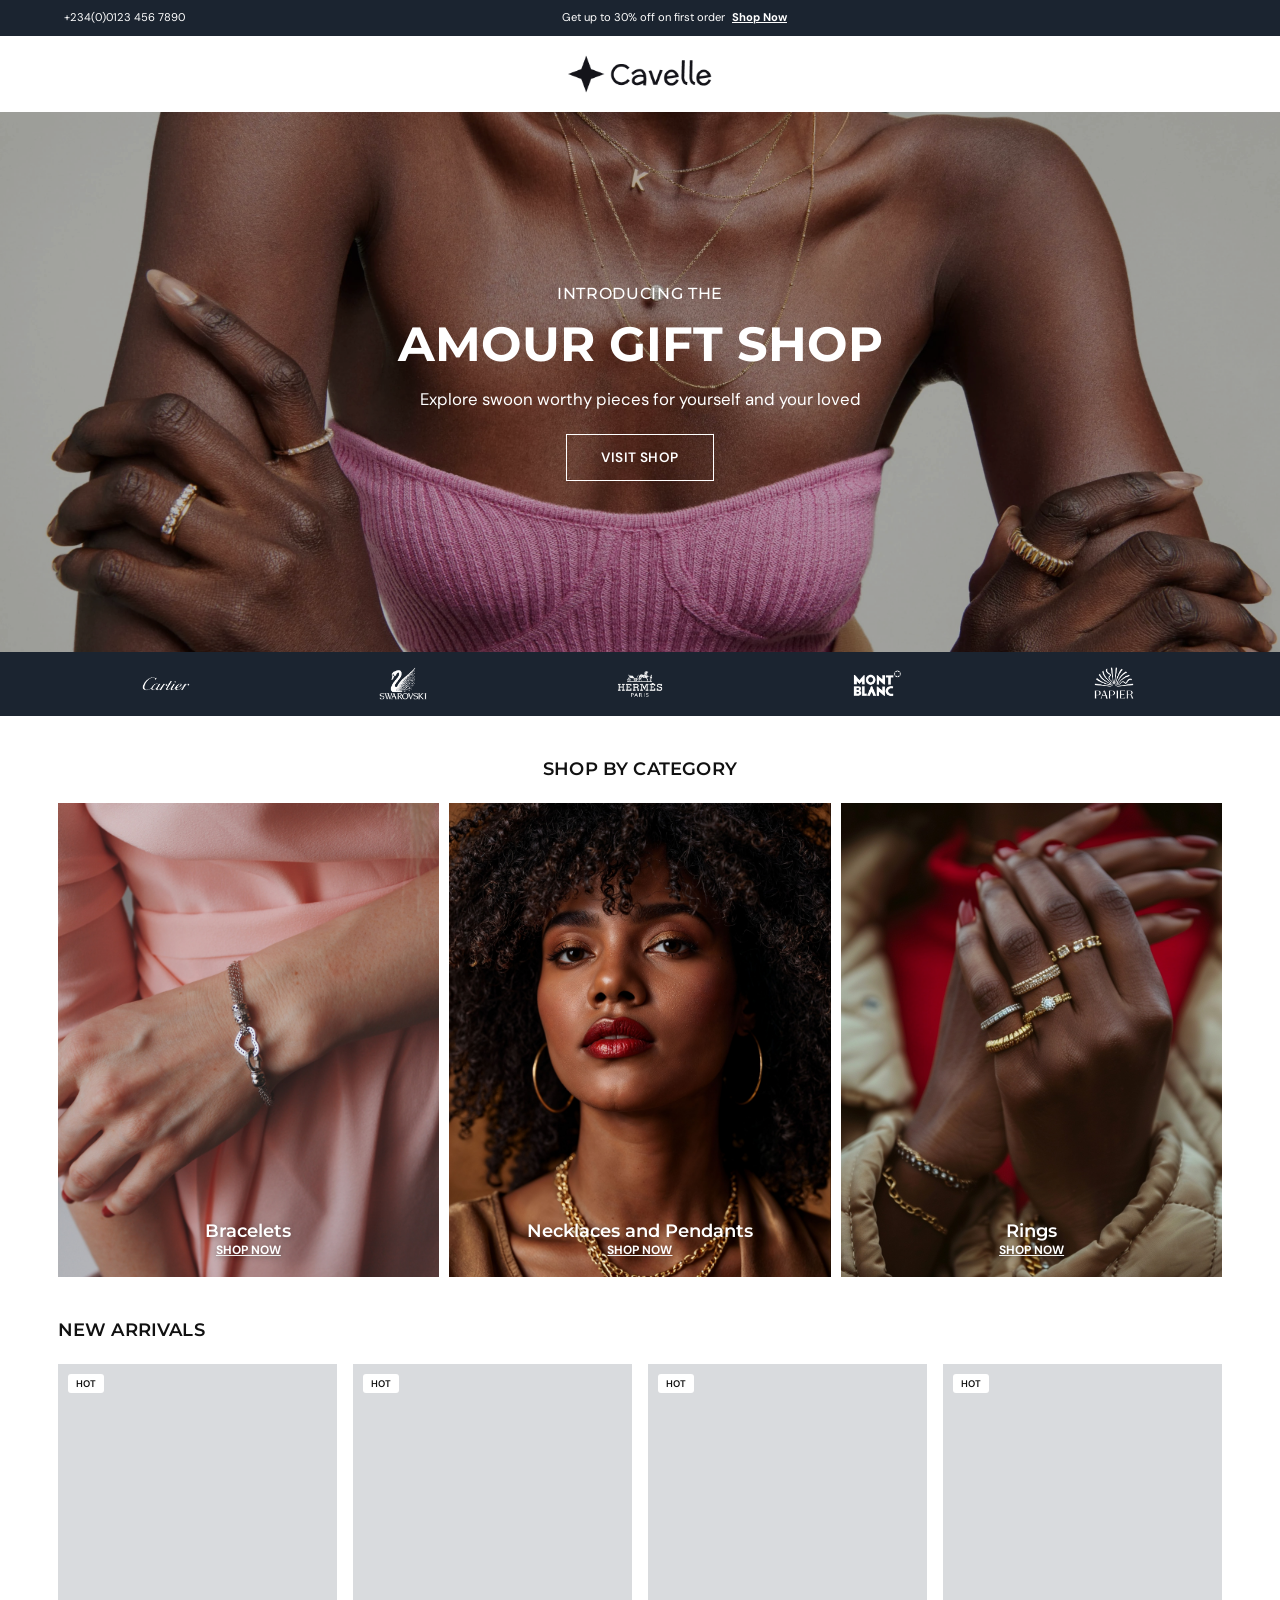
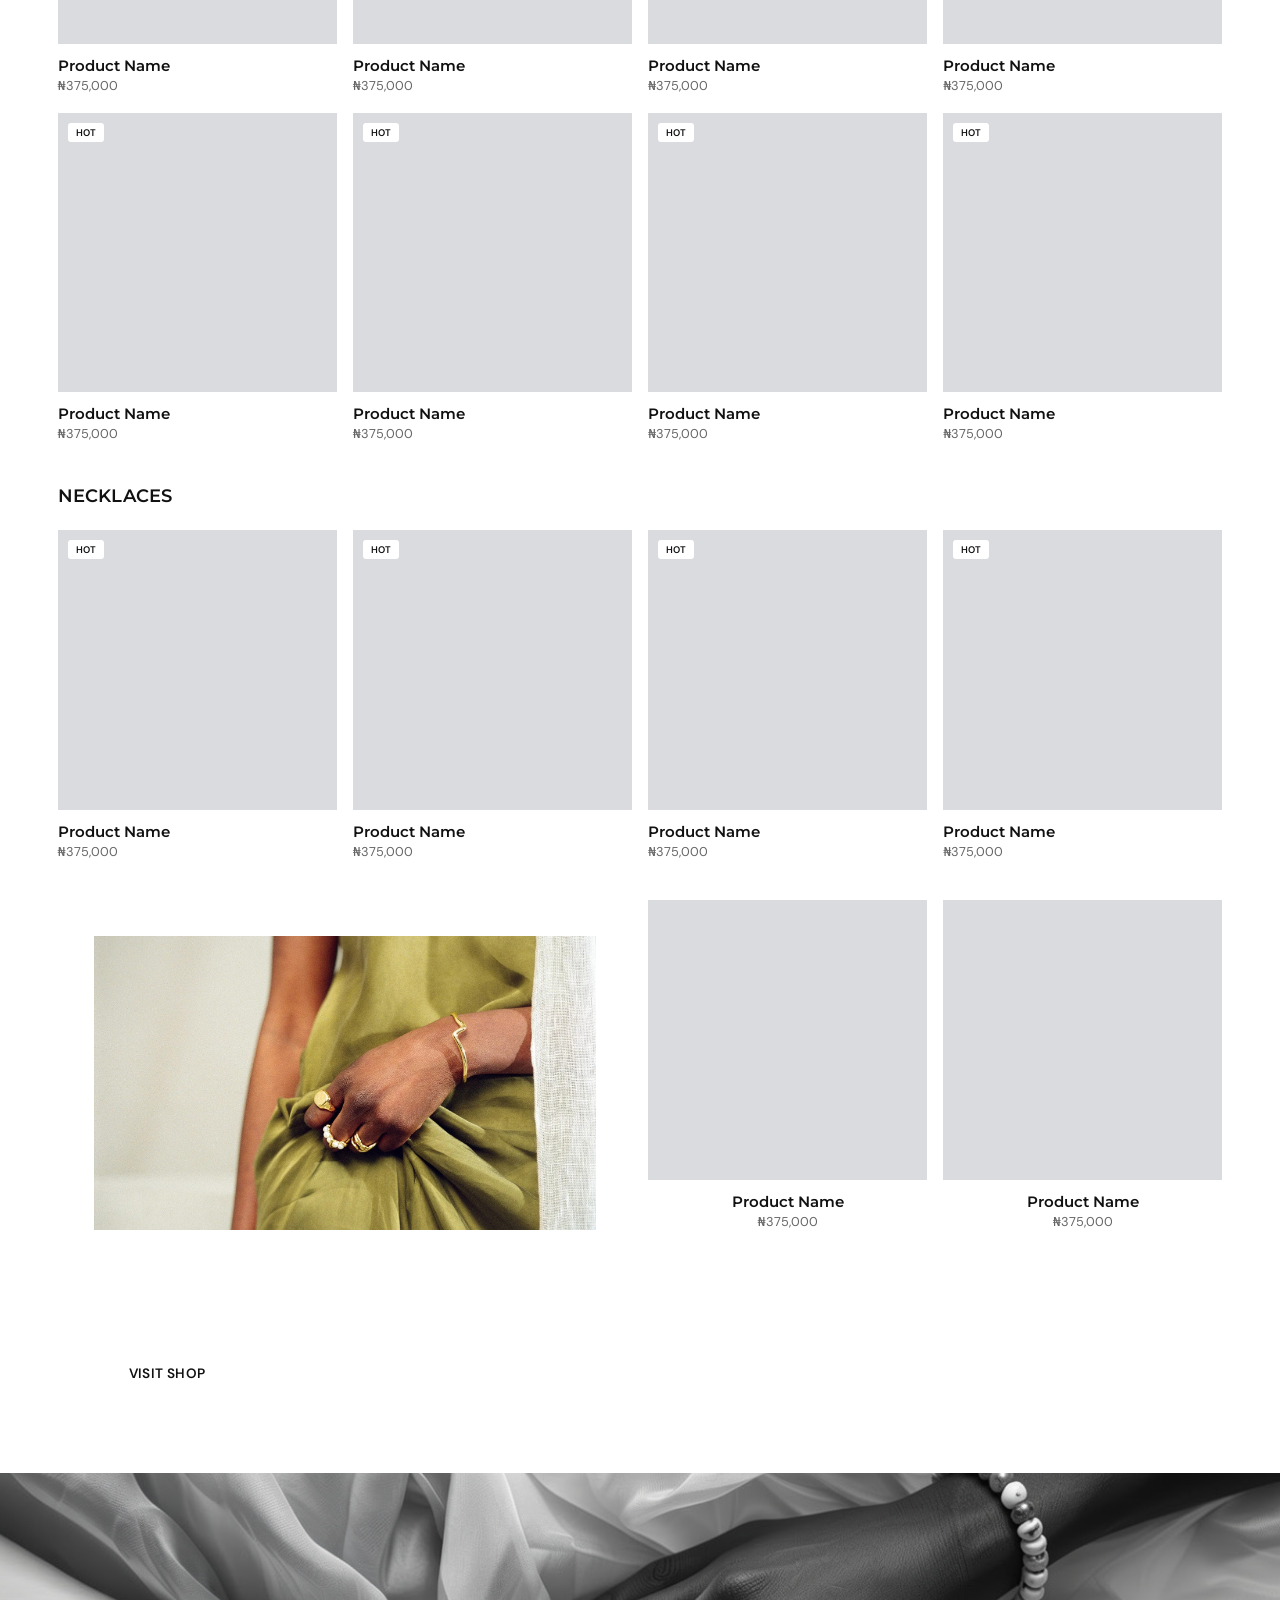
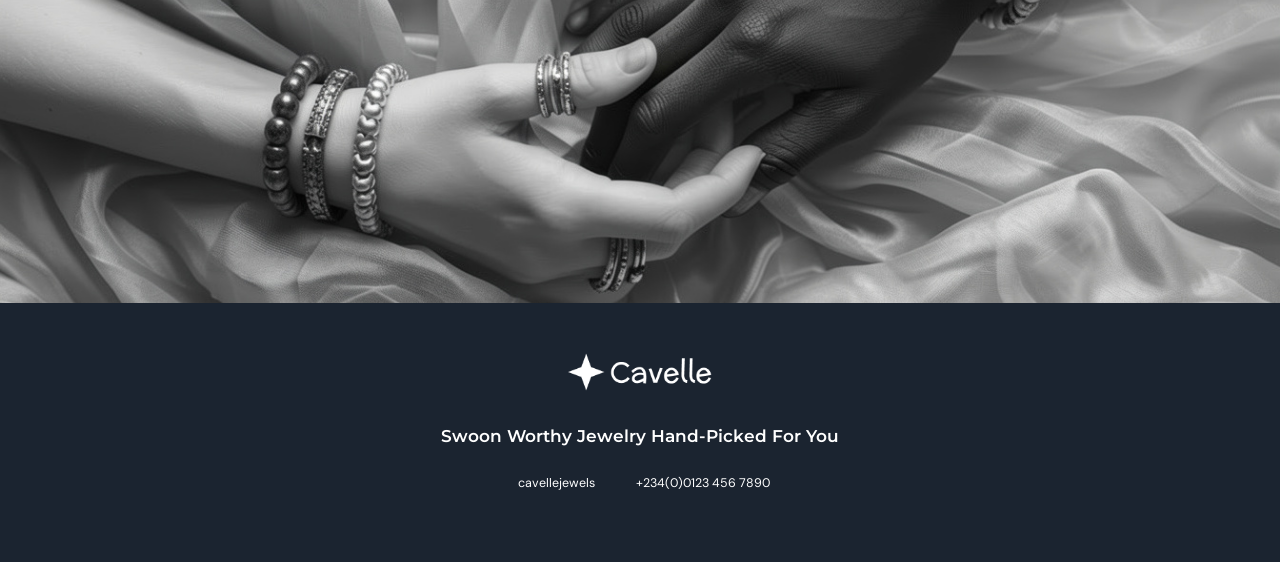
==== index.html @ 19d8d8d0 "Initial commit" ====
<!DOCTYPE html>
<html lang="en">

<head>
  <meta charset="utf-8">
  <meta name="viewport" content="width=device-width, initial-scale=1">
  <link rel="preconnect" href="https://fonts.googleapis.com">
  <link
    href="https://fonts.googleapis.com/css2?family=DM+Sans:wght@400;500;700&family=Montserrat:wght@500;600;700&display=swap"
    rel="stylesheet">
  <link rel="stylesheet" href="https://cdn.hugeicons.com/font/hgi-stroke-rounded.css">
  <link rel="stylesheet" href="styles.css">
  <title>Cavelle | Swoon Worthy Jewelry</title>
</head>

<body>
  <div class="strip">
    <span class="phone"><i class="hgi hgi-stroke hgi-call"></i> +234(0)0123 456 7890</span>
    <span>Get up to 30% off on first order <a href="#new-arrivals"
        style="text-decoration: underline; font-weight: 700;">Shop Now</a></span>
    <span class="social"><a href="#" aria-label="Facebook"><i class="hgi hgi-stroke hgi-facebook-01"></i></a><a href="#"
        aria-label="X"><i class="hgi hgi-stroke hgi-new-twitter"></i></a><a href="#" aria-label="LinkedIn"><i
          class="hgi hgi-stroke hgi-linkedin-01"></i></a><a href="#" aria-label="Instagram"><i
          class="hgi hgi-stroke hgi-instagram"></i></a></span>
  </div>
  <header class="hdr">
    <button class="ic l" aria-label="Menu"><i class="hgi hgi-stroke hgi-menu-01"></i></button>
    <img src="resources/cavelle logo.png" alt="Cavelle" class="logo">

    <div class="r">
      <button class="ic" aria-label="Search"><i class="hgi hgi-stroke hgi-search-01"></i></button>
      <button class="ic" aria-label="Wishlist"><i class="hgi hgi-stroke hgi-favourite"></i></button>
      <a class="ic" href="cart.html" aria-label="Cart"><i class="hgi hgi-stroke hgi-shopping-bag-01"></i><b
          id="cartCount" hidden>0</b></a>
    </div>
  </header>
  <section class="hero"><!-- hero image: set background-image on .hero in styles.css -->
    <div><small>INTRODUCING THE</small>
      <h1>AMOUR GIFT SHOP</h1>
      <p>Explore swoon worthy pieces for yourself and your loved</p><a class="btn" href="#new-arrivals">Visit Shop</a>
    </div>
  </section>
  <section class="brands" aria-label="Brands">
    <!-- replace each with an <img> -->
    <img src="resources/brand-imgs/cartier.png" alt="" class="brand-img">
    <img src="resources/brand-imgs/swarovski.png" alt="" class="brand-img">
    <img src="resources/brand-imgs/hermes.png" alt="" class="brand-img">
    <img src="resources/brand-imgs/montblanc.png" alt="" class="brand-img">
    <img src="resources/brand-imgs/papier.png" alt="" class="brand-img">

  </section>
  <section class="sec center">
    <h2>Shop by category</h2>
    <div class="cats"><!-- replace each .ph with an <img> -->
      <a class="cat" href="#new-arrivals">
        <img src="resources/24485.jpg" alt="">
        <span>Bracelets</span><u>SHOP NOW</u>
      </a>
      <a class="cat" href="#necklaces">
        <img src="resources/2151934134.jpg" alt="">
        <span>Necklaces and Pendants</span><u>SHOP
          NOW</u>
      </a>
      <a class="cat" href="#new-arrivals">
        <img src="resources/2151693759.jpg" alt="">
        <span>Rings</span><u>SHOP NOW</u>
      </a>
    </div>
  </section>
  <section class="sec" id="new-arrivals">
    <h2>New Arrivals</h2>
    <div class="grid" id="newArrivals"></div>
  </section>
  <section class="sec" id="necklaces">
    <h2>Necklaces</h2>
    <div class="grid" id="necklaceGrid"></div>
  </section>
  <section class="promo">
    <div class="grid">
      <div class="banner">
        <img src="resources/giftshop.jpg" alt="">
        <h2>AMOUR GIFT SHOP</h2>
        <p>Swoon worthy pieces for yourself and your loved</p><a class="btn light" href="#new-arrivals">Visit Shop</a>
      </div>
      <div style="display:contents" id="promoProducts"></div>
    </div>
  </section>
  <div class="band">
    <img src="resources/band.png" alt="">
  </div>
  <footer class="foot">
    <a class="logo" href="index.html"><img src="resources/cavelle-logo-white.png" alt="Cavelle" class="logo"></a>
    <h3>Swoon Worthy Jewelry Hand-Picked For You</h3>
    <div class="links"><a href="#"><i class="hgi hgi-stroke hgi-tiktok"></i> cavellejewels</a><a href="#"><i
          class="hgi hgi-stroke hgi-whatsapp"></i> +234(0)0123 456 7890</a></div>
  </footer>
  <script src="script.js"></script>
</body>

</html>
---- styles.css ----
/* Cavelle – shared styles. Hugeicons loaded in each HTML <head>. */
:root {
  --navy: #1b2430;
  --ink: #111;
  --mute: #666;
  --line: #dcdcdc;
  --wa: #27d367;
  --ph: #d9dbde;
  --pad: clamp(16px, 4.5vw, 86px);
  --head: "Montserrat", system-ui, sans-serif;
  --body: "DM Sans", system-ui, sans-serif
}

* {
  box-sizing: border-box;
  margin: 0
}

[hidden] {
  display: none !important
}

html {
  scroll-behavior: smooth;
  scroll-padding-top: 90px
}

body {
  font-family: var(--body);
  color: var(--ink);
  background: #fff;
  line-height: 1.4
}

a {
  color: inherit;
  text-decoration: none
}

button,
input,
textarea {
  font: inherit;
  color: inherit
}

button {
  cursor: pointer
}

:focus-visible {
  outline: 2px solid var(--ink);
  outline-offset: 2px
}

h1,
h2,
h3 {
  font-family: var(--head)
}

.hgi {
  font-size: 1.4rem;
  line-height: 1
}

/* top strip (scrolls away) */
.strip {
  background: var(--navy);
  color: #fff;
  font-size: .7rem;
  display: flex;
  justify-content: space-between;
  align-items: center;
  gap: 12px;
  padding: 10px var(--pad)
}

.strip a {
  text-decoration: none;
  font-weight: 500;
  margin-left: 4px
}

.strip .social {
  display: flex;
  gap: 14px
}

.strip .hgi {
  font-size: .9rem
}

.strip .phone {
  display: flex;
  gap: 6px;
  align-items: center
}

/* fixed header */
.hdr {
  position: sticky;
  top: 0;
  z-index: 20;
  background: #fff;
  display: grid;
  grid-template-columns: 1fr auto 1fr;
  align-items: center;
  padding: 18px var(--pad)
}

.hdr .l {
  justify-self: start
}

.hdr .r {
  justify-self: end;
  display: flex;
  gap: 20px;
}

.ic {
  background: none;
  border: 0;
  position: relative;
  display: inline-flex;
}

.ic .hgi {
  font-size: 1.5rem
}

.ic b {
  position: absolute;
  top: -6px;
  right: -8px;
  background: var(--ink);
  color: #fff;
  border-radius: 99px;
  font-size: .62rem;
  min-width: 17px;
  height: 17px;
  display: grid;
  place-items: center;
  padding: 0 4px
}

.logo {
  display: flex;
  align-items: center;
  height: 40px;
}

.logo-ph {
  border: 1.5px dashed #aaa;
  color: #888;
  font: 600 .75rem var(--head);
  letter-spacing: .1em;
  padding: 12px 34px
}

/* placeholders */
.ph {
  width: 100%;
  height: 100%;
  background: var(--ph);
  display: grid;
  place-items: center;
  color: #8c9096
}

.ph .hgi {
  font-size: 2.2rem
}

/* hero */
.hero {
  position: relative;
  min-height: min(80vh,540px);
  display: grid;
  place-items: center;
  text-align: center;
  color: #fff;
  padding: 60px var(--pad);
  background-image: url(resources/HeroPrimary.jpg);
  background-position: center;
  background-size: cover;
}

.hero::before {
  content: "";
  position: absolute;
  inset: 0;
  background: rgba(0, 0, 0, .28)
}

.hero>div {
  position: relative;
  max-width: 640px;
}

.hero small {
  font: 500 1rem var(--head);
  letter-spacing: .04em
}

.hero h1 {
  font-size: clamp(2rem, 5vw, 3rem);
  font-weight: 700;
  margin: 6px 0 10px
}

.hero p {
  margin-bottom: 22px;
  font-size: 1.05rem
}

.btn {
  display: inline-block;
  padding: 14px 34px;
  font: 600 .85rem var(--body);
  letter-spacing: .03em;
  border: 1px solid #fff;
  color: #fff;
  background: transparent;
  text-transform: uppercase
}

.btn.dark {
  background: var(--ink);
  border-color: var(--ink)
}

.btn.light {
  background: #fff;
  color: var(--ink)
}

/* brands */
.brands {
  background: var(--navy);
  color: #fff;
  display: flex;
  justify-content: space-around;
  align-items: center;
  gap: 20px;
  padding: 8px var(--pad);
  flex-wrap: wrap
}

.brand-ph {
  border: 1.5px dashed #6b7686;
  color: #9aa5b4;
  font: 600 .7rem var(--head);
  letter-spacing: .1em;
  padding: 16px 28px
}

.brand-img {
  height: 90px;
}

/* sections */
.sec {
  padding: 40px var(--pad) 0
}

.sec h2 {
  font-size: 1.15rem;
  font-weight: 600;
  letter-spacing: .01em;
  margin-bottom: 22px;
  text-transform: uppercase
}

.sec.center h2 {
  text-align: center
}

.cats {
  display: grid;
  grid-template-columns: repeat(3, 1fr);
  gap: 10px;
  padding: 0 0 0
}

.cat {
  position: relative;
  aspect-ratio: 1/1.24;
  color: #fff;
  display: flex;
  flex-direction: column;
  justify-content: flex-end;
  align-items: center;
  padding: 18px;
  text-align: center;
  overflow: hidden
}

.cat .ph {
  position: absolute;
  inset: 0
}

.cat span,
.cat u {
  position: relative;
  text-shadow: 0 1px 6px rgba(0, 0, 0, .35)
}

.cat span {
  font: 600 1.15rem var(--head)
}

.cat u {
  font-size: .75rem;
  font-weight: 700
}

.cats-wrap {
  padding: 0 0 0
}

/* products */
.grid {
  display: grid;
  grid-template-columns: repeat(4, 1fr);
  gap: 18px 16px
}

.card h3 {
  font: 600 .95rem var(--head);
  margin-top: 12px
}

.card p {
  font-size: .8rem;
  color: var(--mute);
  margin-top: 2px
}

.pimg {
  position: relative;
  aspect-ratio: 1;
  overflow: hidden;
  background: var(--ph)
}

.pimg img {
  width: 100%;
  height: 100%;
  object-fit: cover;
  display: block
}

.badge {
  position: absolute;
  top: 10px;
  left: 10px;
  background: #fff;
  font: 600 .6rem var(--body);
  padding: 3px 8px;
  border-radius: 3px
}

.addbtn {
  position: absolute;
  right: 10px;
  bottom: 10px;
  width: 40px;
  height: 40px;
  border-radius: 50%;
  border: 0;
  background: #fff;
  display: grid;
  place-items: center;
  opacity: 0;
  transform: translateY(6px);
  transition: .2s
}

.card:hover .addbtn,
.addbtn:focus-visible {
  opacity: 1;
  transform: none
}

@media (hover:none) {
  .addbtn {
    opacity: 1;
    transform: none
  }
}

.promo {
  padding: 40px var(--pad) 0
}

.promo .grid .banner {
  grid-column: span 2;
  position: relative;
  color: #fff;
  display: flex;
  flex-direction: column;
  justify-content: center;
  align-items: flex-start;
  padding: 36px;
  min-height: 300px;
  overflow: hidden
}

.banner .ph {
  position: absolute;
  inset: 0
}

.banner>*:not(.ph) {
  position: relative
}

.banner h2 {
  font-size: 1.8rem;
  font-weight: 700;
  margin-bottom: 6px;
  max-width: 260px
}

.banner p {
  font-size: .7rem;
  margin-bottom: 18px
}

.promo .card {
  text-align: center
}

.band {
  margin-top: 40px;
  height: min(60vw, 430px)
}

/* footer */
.foot {
  background: var(--navy);
  color: #fff;
  text-align: center;
  padding: 60px var(--pad) 70px
}

.foot .logo {
  justify-content: center;
  margin-bottom: 22px
}

.foot .logo-ph {
  border-color: #6b7686;
  color: #9aa5b4
}

.foot h3 {
  font-weight: 600;
  font-size: 1.05rem;
  margin-bottom: 26px
}

.foot .links {
  display: flex;
  justify-content: center;
  gap: 34px;
  font-size: .78rem;
  flex-wrap: wrap
}

.foot .links a {
  display: flex;
  gap: 7px;
  align-items: center
}

.foot .hgi {
  font-size: 1rem
}

/* cart page */
.wrap {
  padding: 44px var(--pad) 80px
}

.wrap h1,
.wrap h2 {
  font-size: 1.5rem;
  font-weight: 600;
  text-transform: uppercase;
  margin-bottom: 26px
}

.cl {
  display: grid;
  grid-template-columns: 1.05fr 1fr;
  gap: clamp(30px, 6vw, 110px);
  align-items: start
}

.row {
  display: grid;
  grid-template-columns: 72px 1fr auto auto;
  gap: 20px;
  align-items: center;
  margin-bottom: 26px
}

.thumb {
  width: 72px;
  height: 72px;
  overflow: hidden
}

.thumb img {
  width: 100%;
  height: 100%;
  object-fit: cover
}

.row h3 {
  font-size: 1.1rem;
  font-weight: 600
}

.rp {
  font-size: .9rem;
  color: var(--mute)
}

.qtyw {
  display: flex;
  flex-direction: column;
  align-items: center;
  gap: 12px
}

.qty {
  display: flex;
  align-items: center;
  gap: 12px
}

.qty button {
  width: 34px;
  height: 34px;
  border-radius: 50%;
  border: 0;
  background: var(--ink);
  color: #fff;
  font-size: 1.1rem;
  line-height: 1
}

.rm {
  background: none;
  border: 0;
  font-size: .72rem;
  letter-spacing: .02em
}

form {
  display: grid;
  gap: 16px
}

label {
  font: 500 1.05rem var(--head);
  display: grid;
  gap: 10px
}

input,
textarea {
  border: 1px solid var(--line);
  border-radius: 8px;
  padding: 14px;
  background: #fff;
  font-size: .95rem
}

textarea {
  resize: vertical;
  min-height: 90px
}

.err {
  color: #b3261e;
  font-size: .85rem;
  min-height: 1.2em
}

.total {
  display: flex;
  justify-content: space-between;
  font: 600 1.4rem var(--head);
  margin: 34px 0 16px
}

.wa {
  width: 100%;
  background: var(--wa);
  border: 0;
  border-radius: 6px;
  padding: 22px;
  font: 600 1.3rem var(--head)
}

.note {
  text-align: center;
  font-size: .8rem;
  margin-top: 10px
}

.empty {
  text-align: center;
  padding: 90px 0 120px
}

.empty p {
  font: 500 1.6rem var(--head);
  margin-bottom: 18px
}

.toast {
  position: fixed;
  left: 50%;
  bottom: 28px;
  transform: translate(-50%, 20px);
  background: var(--ink);
  color: #fff;
  padding: 12px 20px;
  border-radius: 6px;
  font-size: .85rem;
  opacity: 0;
  pointer-events: none;
  transition: .25s;
  z-index: 50
}

.toast.on {
  opacity: 1;
  transform: translate(-50%, 0)
}

@media (max-width:820px) {
  .strip {
    font-size: .62rem
  }

  .strip .social,
  .strip .phone {
    display: none
  }

  .strip {
    justify-content: center
  }

  .brands {
    justify-content: center
  }

  .grid {
    grid-template-columns: repeat(2, 1fr)
  }

  .cats {
    grid-template-columns: 1fr
  }

  .cat {
    aspect-ratio: 4/3
  }

  .cl {
    grid-template-columns: 1fr
  }

  .row {
    grid-template-columns: 64px 1fr auto
  }

  .row .rp {
    grid-column: 2
  }

  .row .qtyw {
    grid-column: 3;
    grid-row: 1/3
  }

  .wa {
    font-size: 1.1rem;
    padding: 18px
  }
}

/* real images dropped in place of .ph placeholders */
.cat>img,
.banner>img {
  position: absolute;
  inset: 0;
  width: 100%;
  height: 100%;
  object-fit: cover;
}

.band img {
  width: 100%;
  height: 100%;
  object-fit: cover;
  display: block
}

.brands img {
  height: 48px;
  width: auto;
  max-width: 160px;
  object-fit: contain
}
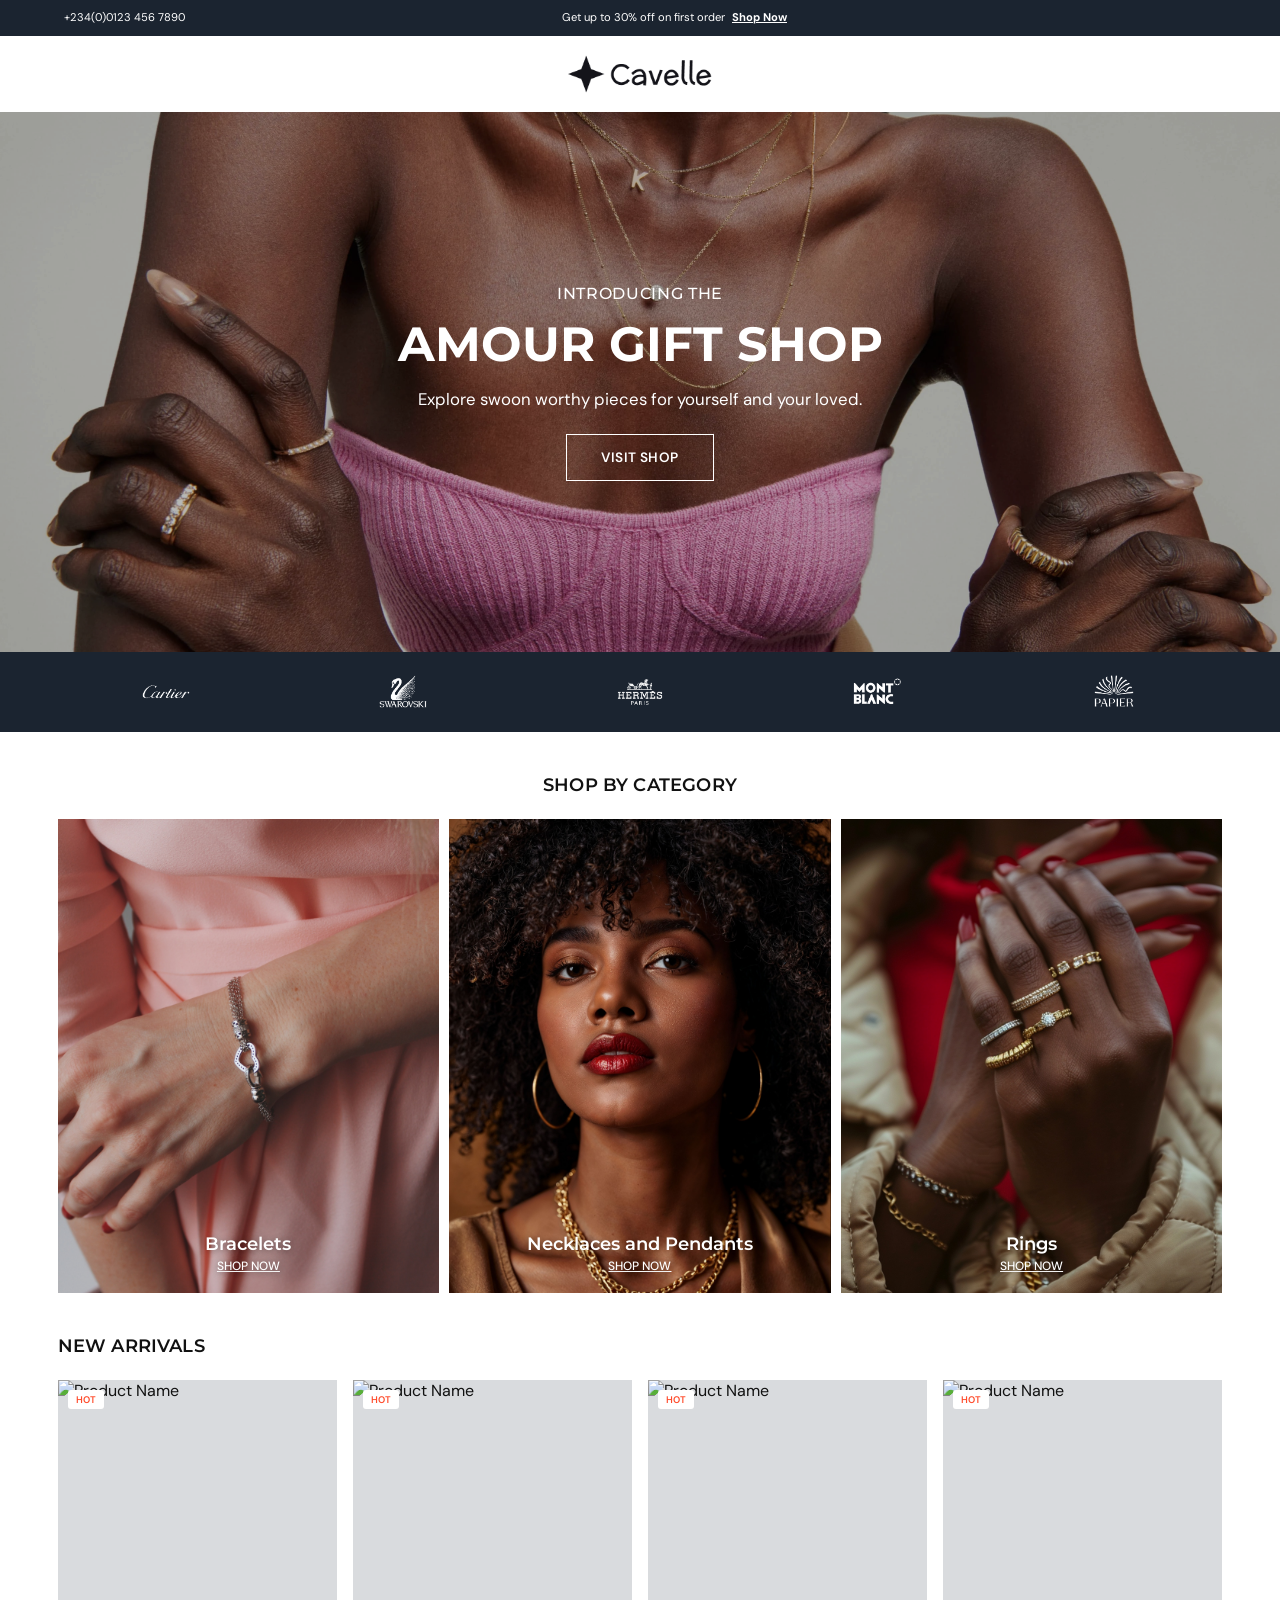
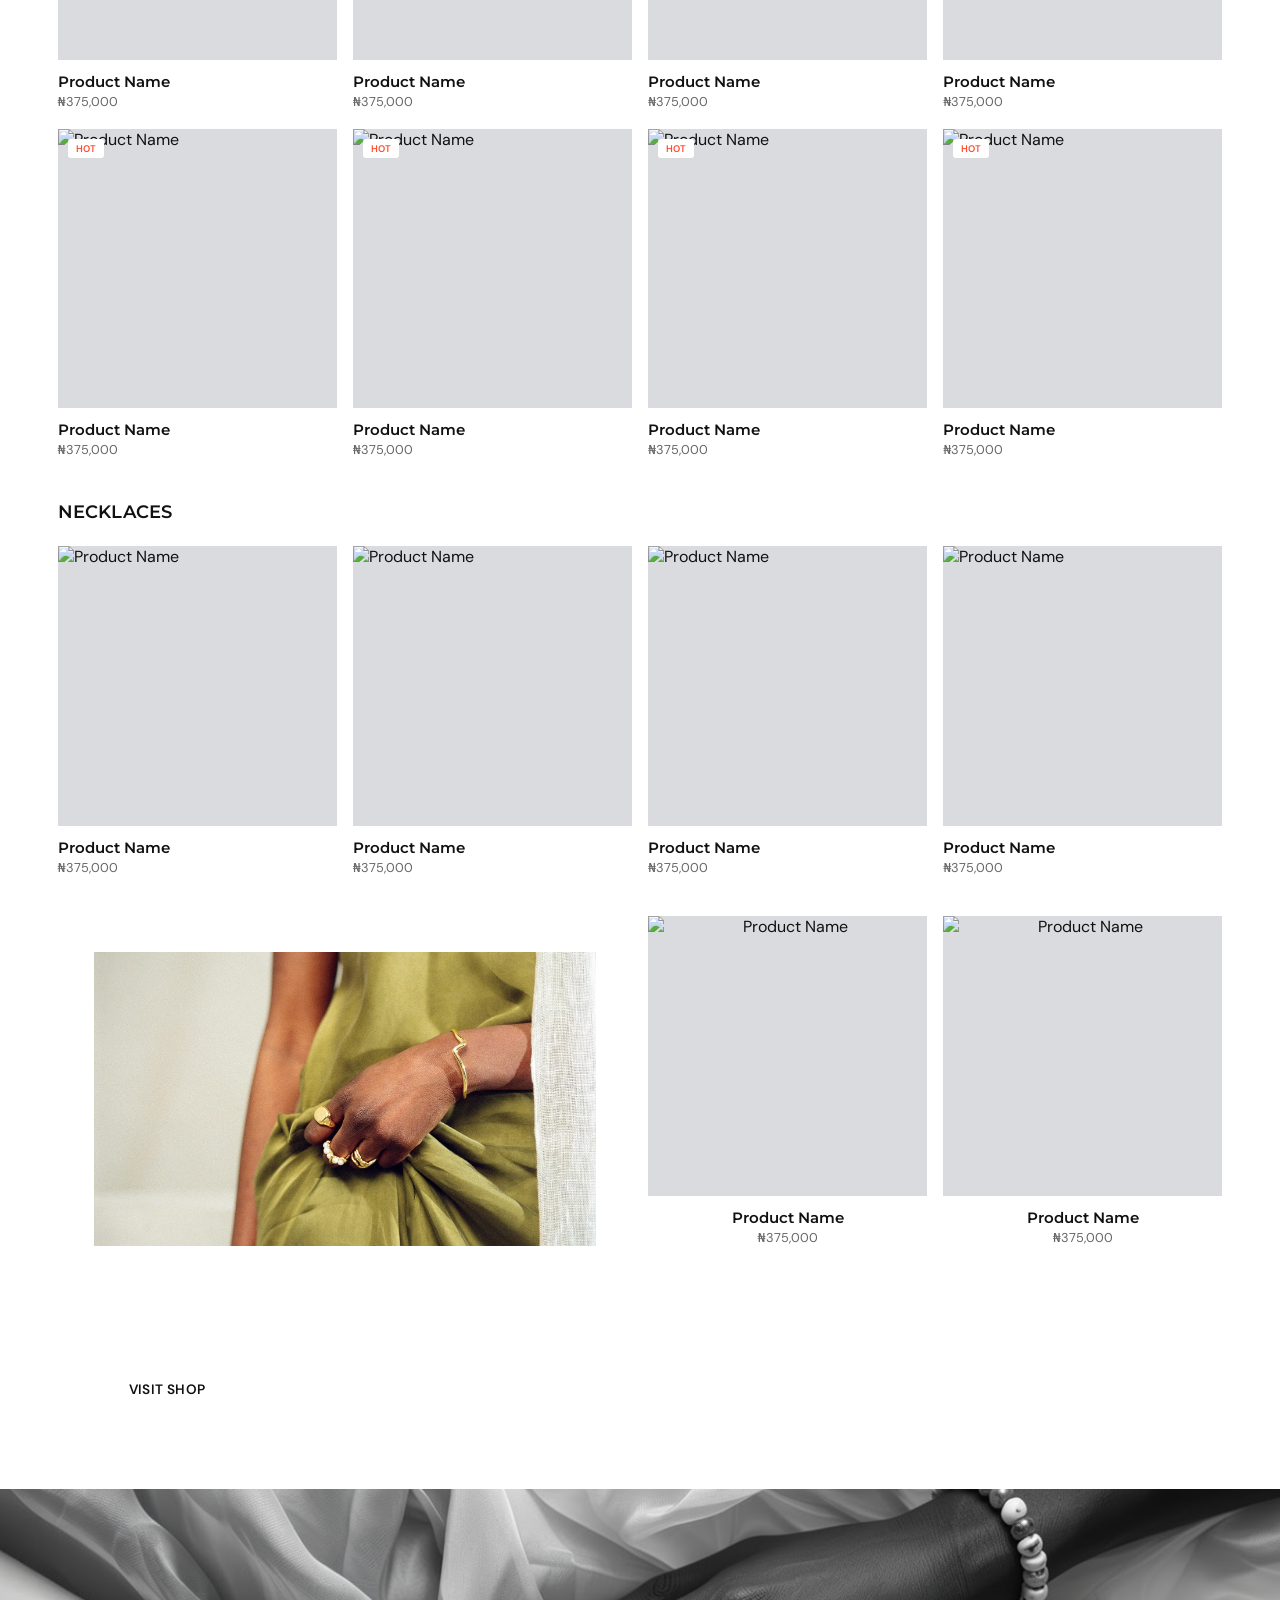
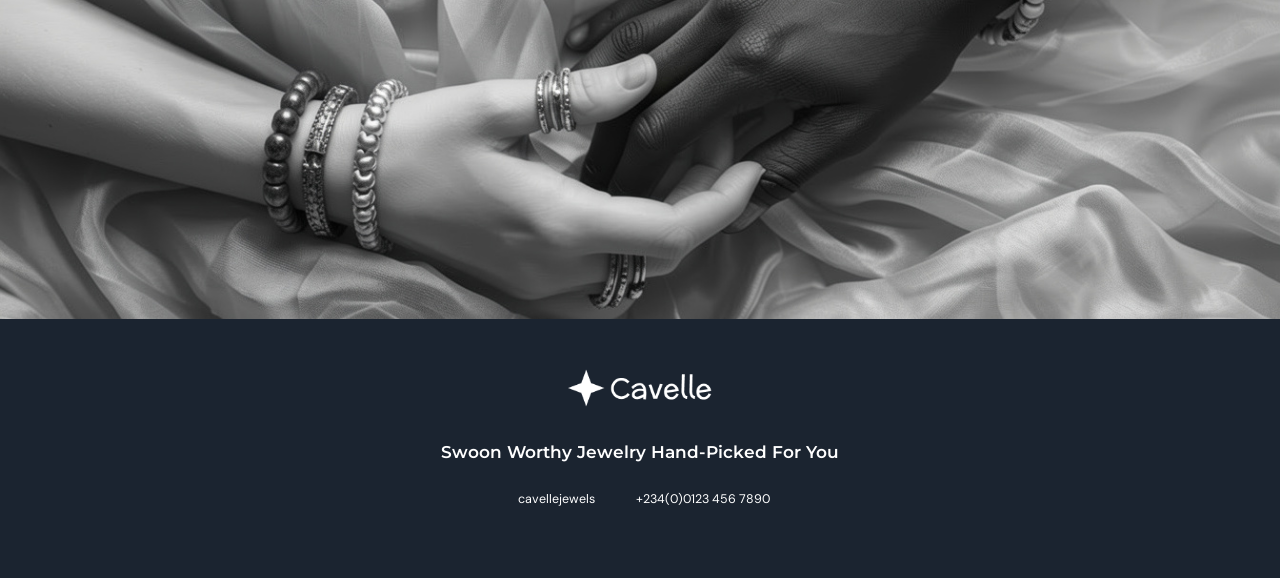
==== commit c1118706: "changed products to individual" ====
--- a/index.html
+++ b/index.html
@@ -37,7 +37,7 @@
   <section class="hero"><!-- hero image: set background-image on .hero in styles.css -->
     <div><small>INTRODUCING THE</small>
       <h1>AMOUR GIFT SHOP</h1>
-      <p>Explore swoon worthy pieces for yourself and your loved</p><a class="btn" href="#new-arrivals">Visit Shop</a>
+      <p>Explore swoon worthy pieces for yourself and your loved.</p><a class="btn" href="#new-arrivals">Visit Shop</a>
     </div>
   </section>
   <section class="brands" aria-label="Brands">
@@ -95,6 +95,6 @@
           class="hgi hgi-stroke hgi-whatsapp"></i> +234(0)0123 456 7890</a></div>
   </footer>
   <script src="script.js"></script>
-</body>
+</body> 
 
 </html>
--- a/styles.css
+++ b/styles.css
@@ -220,7 +220,7 @@
   padding: 14px 34px;
   font: 600 .85rem var(--body);
   letter-spacing: .03em;
-  border: 1px solid #fff;
+  border: 1.5px solid #fff;
   color: #fff;
   background: transparent;
   text-transform: uppercase
@@ -244,7 +244,7 @@
   justify-content: space-around;
   align-items: center;
   gap: 20px;
-  padding: 8px var(--pad);
+  padding: 16px var(--pad);
   flex-wrap: wrap
 }
 
@@ -253,11 +253,11 @@
   color: #9aa5b4;
   font: 600 .7rem var(--head);
   letter-spacing: .1em;
-  padding: 16px 28px
+  padding: 16px 28px;
 }
 
 .brand-img {
-  height: 90px;
+  height: 120px;
 }
 
 /* sections */
@@ -281,7 +281,7 @@
   display: grid;
   grid-template-columns: repeat(3, 1fr);
   gap: 10px;
-  padding: 0 0 0
+  padding: 0 0 0;
 }
 
 .cat {
@@ -294,56 +294,57 @@
   align-items: center;
   padding: 18px;
   text-align: center;
-  overflow: hidden
+  overflow: hidden;
 }
 
 .cat .ph {
   position: absolute;
-  inset: 0
+  inset: 0;
 }
 
 .cat span,
 .cat u {
   position: relative;
-  text-shadow: 0 1px 6px rgba(0, 0, 0, .35)
+  text-shadow: 0 1px 6px rgba(0, 0, 0, .35);
 }
 
 .cat span {
-  font: 600 1.15rem var(--head)
+  font: 600 1.15rem var(--head);
 }
 
 .cat u {
   font-size: .75rem;
-  font-weight: 700
+  margin-top: .2rem;
+  font-weight: 500;
 }
 
 .cats-wrap {
-  padding: 0 0 0
+  padding: 0 0 0;
 }
 
 /* products */
 .grid {
   display: grid;
   grid-template-columns: repeat(4, 1fr);
-  gap: 18px 16px
+  gap: 18px 16px;
 }
 
 .card h3 {
   font: 600 .95rem var(--head);
-  margin-top: 12px
+  margin-top: 12px;
 }
 
 .card p {
   font-size: .8rem;
   color: var(--mute);
-  margin-top: 2px
+  margin-top: 2px;
 }
 
 .pimg {
   position: relative;
   aspect-ratio: 1;
   overflow: hidden;
-  background: var(--ph)
+  background: var(--ph);
 }
 
 .pimg img {
@@ -358,6 +359,7 @@
   top: 10px;
   left: 10px;
   background: #fff;
+  color: rgb(255, 75, 43);
   font: 600 .6rem var(--body);
   padding: 3px 8px;
   border-radius: 3px
@@ -376,19 +378,19 @@
   place-items: center;
   opacity: 0;
   transform: translateY(6px);
-  transition: .2s
+  transition: .2s;
 }
 
 .card:hover .addbtn,
 .addbtn:focus-visible {
   opacity: 1;
-  transform: none
+  transform: none;
 }
 
 @media (hover:none) {
   .addbtn {
     opacity: 1;
-    transform: none
+    transform: none;
   }
 }
 
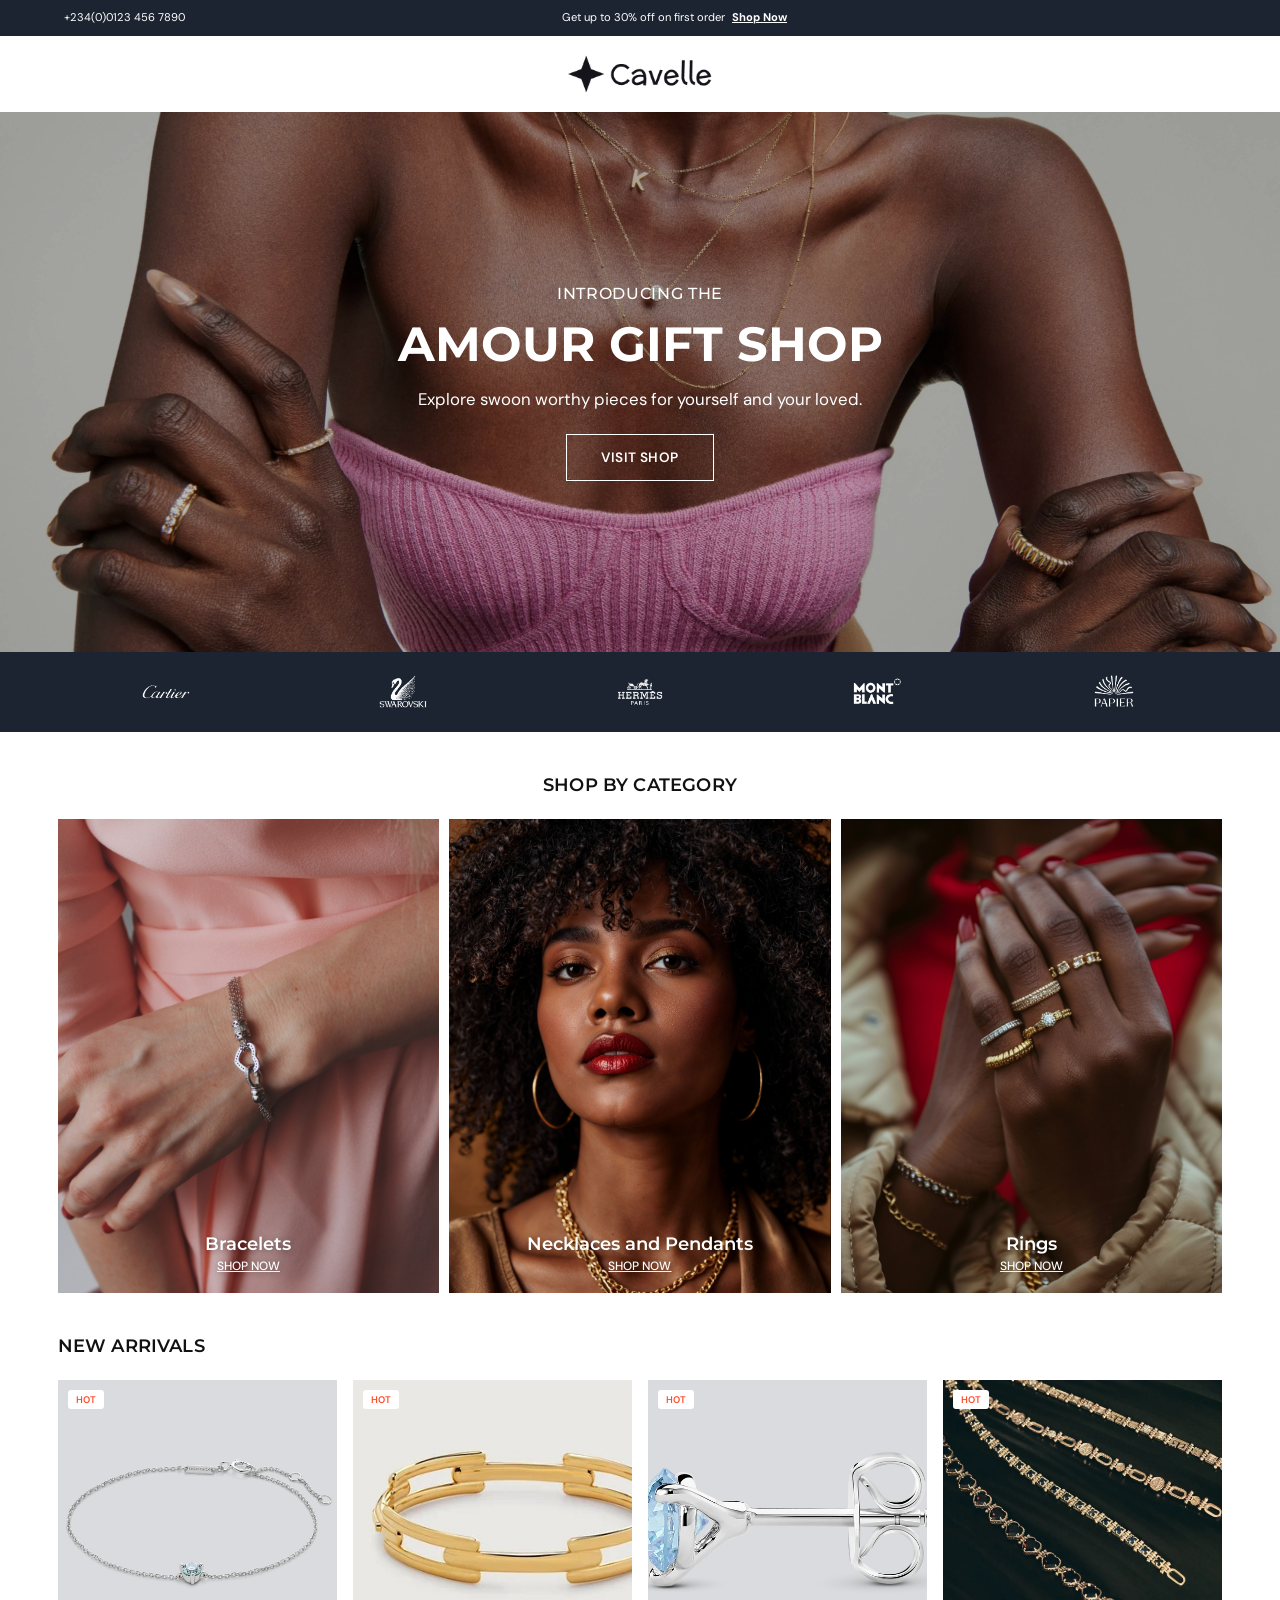
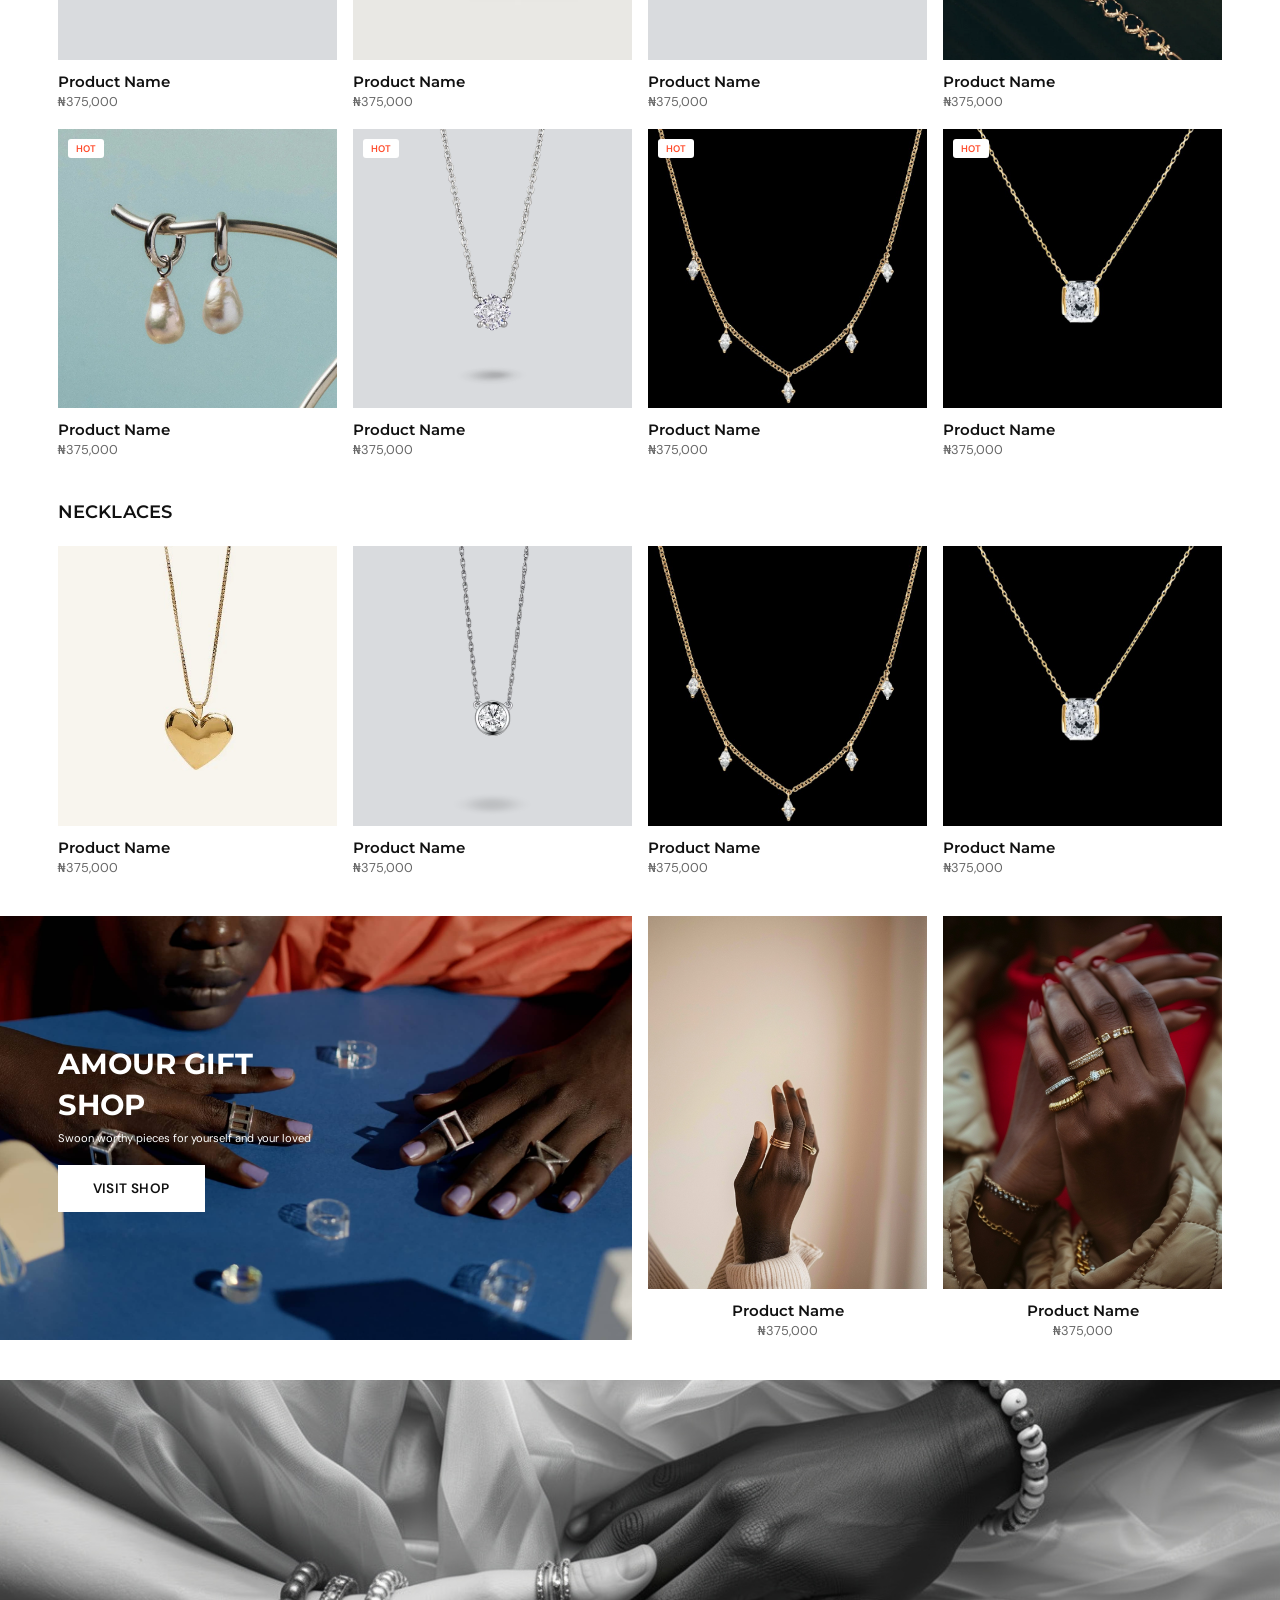
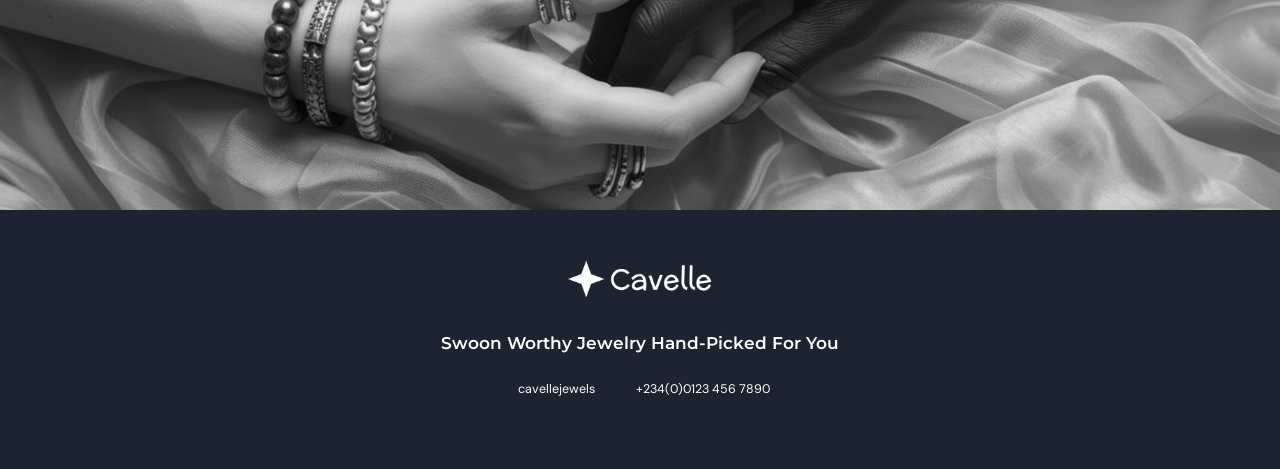
==== commit f781f77f: "fixed images and banner" ====
--- a/index.html
+++ b/index.html
@@ -10,6 +10,7 @@
     rel="stylesheet">
   <link rel="stylesheet" href="https://cdn.hugeicons.com/font/hgi-stroke-rounded.css">
   <link rel="stylesheet" href="styles.css">
+  <link rel="icon" type="image/x-icon" href="resources/cavelle.ico">
   <title>Cavelle | Swoon Worthy Jewelry</title>
 </head>
 
@@ -78,7 +79,7 @@
   <section class="promo">
     <div class="grid">
       <div class="banner">
-        <img src="resources/giftshop.jpg" alt="">
+        <img src="resources/giftshop-2.jpg" alt="">
         <h2>AMOUR GIFT SHOP</h2>
         <p>Swoon worthy pieces for yourself and your loved</p><a class="btn light" href="#new-arrivals">Visit Shop</a>
       </div>
--- a/styles.css
+++ b/styles.css
@@ -407,17 +407,17 @@
   justify-content: center;
   align-items: flex-start;
   padding: 36px;
-  min-height: 300px;
+  min-height: 280px;
   overflow: hidden
 }
 
 .banner .ph {
   position: absolute;
-  inset: 0
+  inset: 0;
 }
 
 .banner>*:not(.ph) {
-  position: relative
+  position: relative;
 }
 
 .banner h2 {
@@ -723,4 +723,23 @@
   width: auto;
   max-width: 160px;
   object-fit: contain
+}
+
+.promo .pimg {
+  aspect-ratio: 3 / 4;
+}
+
+/* fix: banner image fills the whole banner */
+.promo .banner > img {
+  position: absolute;
+  inset: 0;
+  width: 100%;
+  height: 100%;
+  object-fit: cover;
+}
+
+/* banner bleeds to the left edge of the screen */
+.promo .grid .banner {
+  margin-left: calc(-1 * var(--pad));
+  padding-left: var(--pad);
 }
